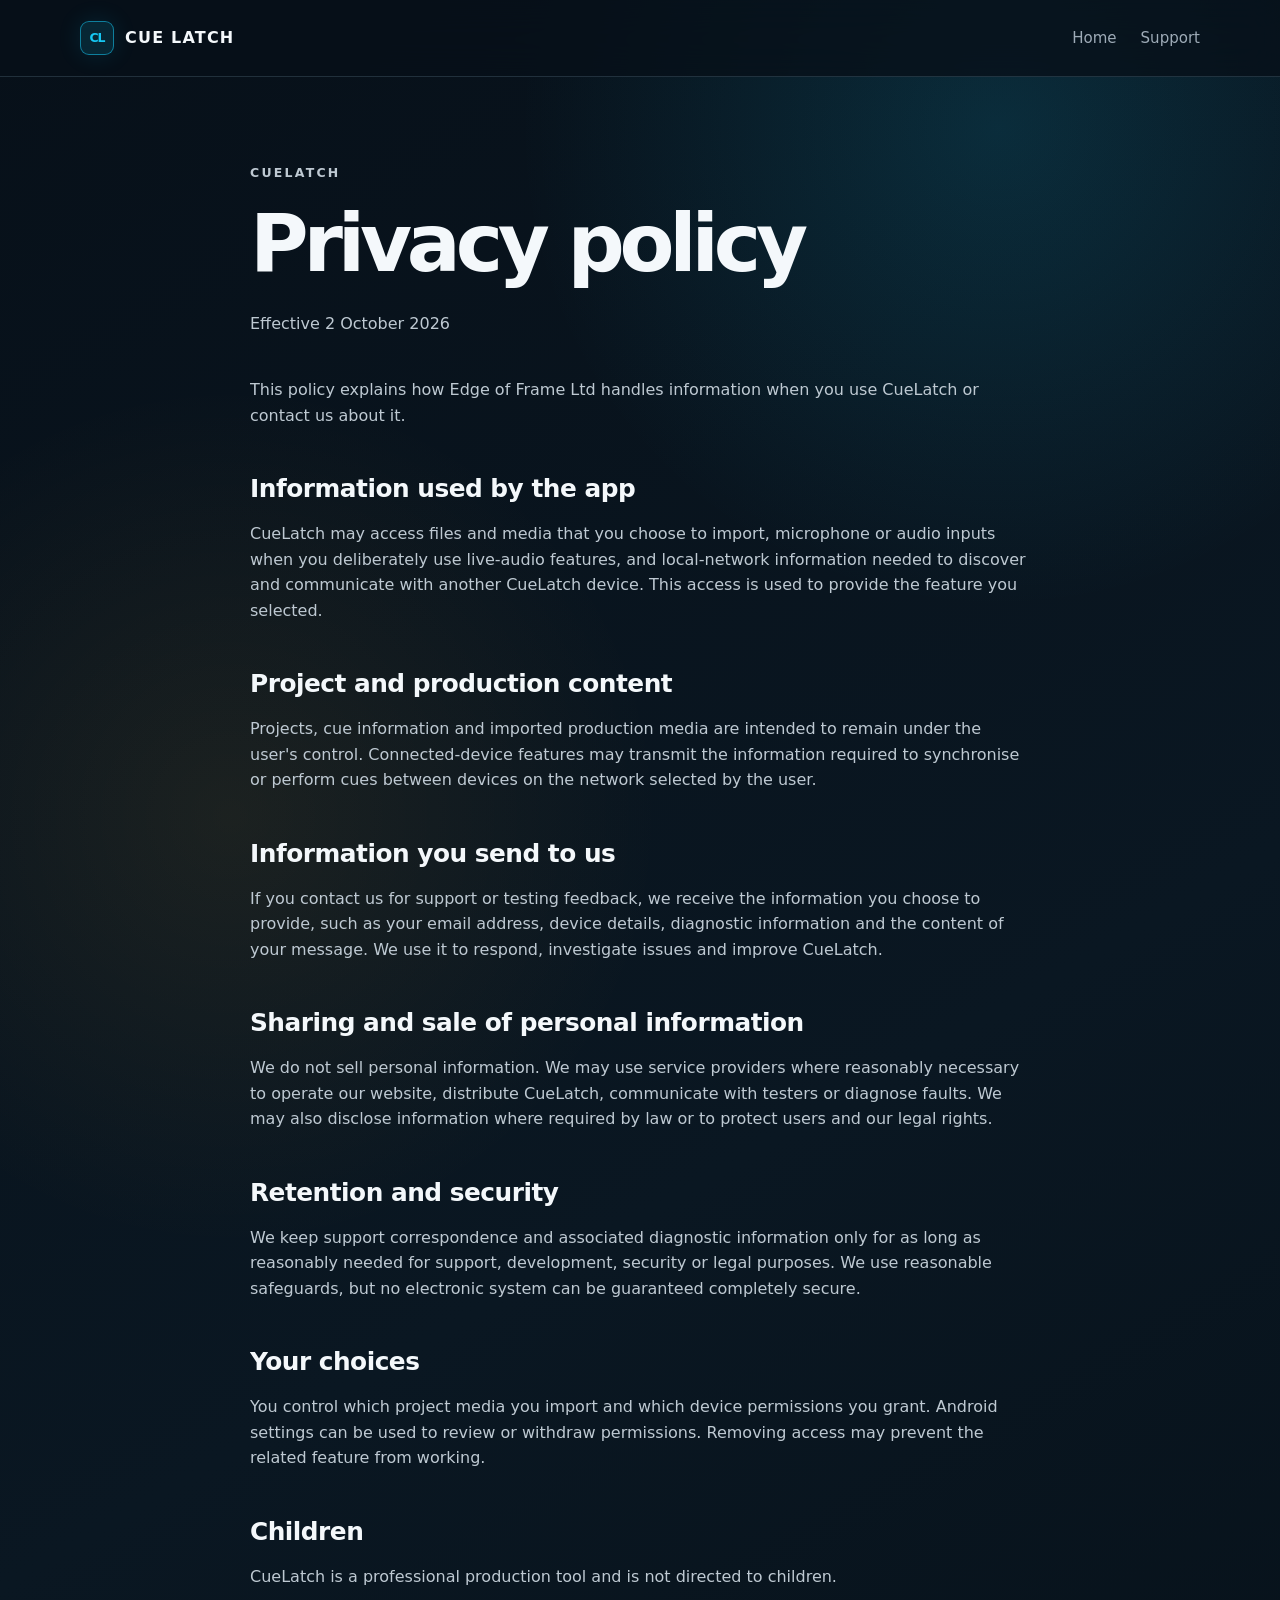
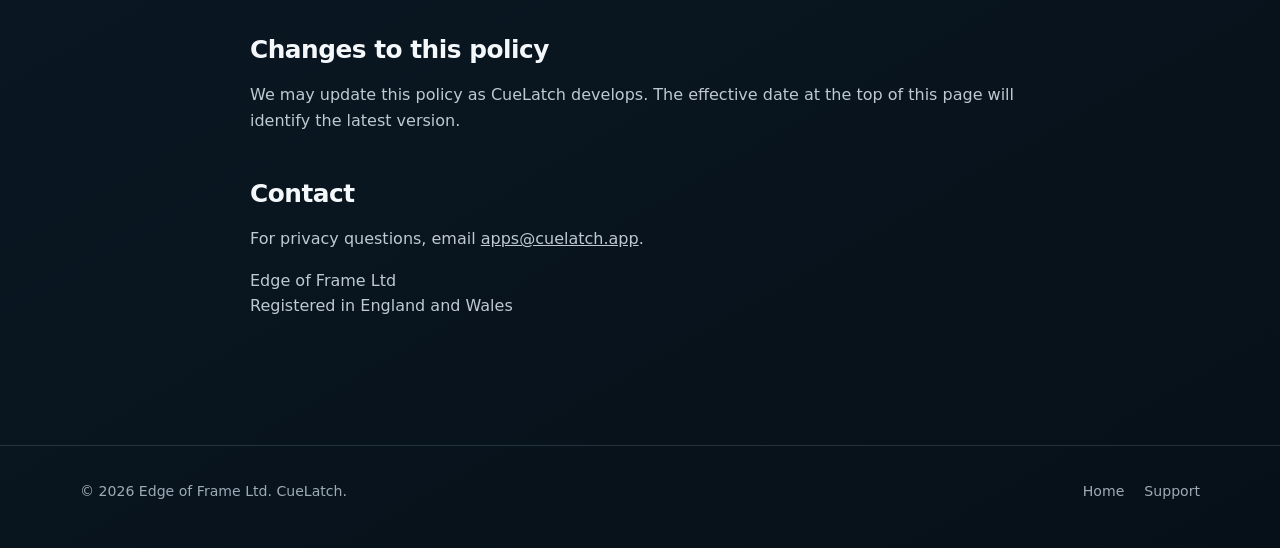
==== privacy.html @ b0bf0c8a "Launch CueLatch website" ====
<!doctype html>
<html lang="en-GB">
<head>
  <meta charset="utf-8">
  <meta name="viewport" content="width=device-width, initial-scale=1">
  <meta name="description" content="CueLatch privacy policy.">
  <title>Privacy — CueLatch</title>
  <link rel="stylesheet" href="styles.css">
</head>
<body>
  <header><nav class="shell" aria-label="Primary navigation"><a class="brand" href="index.html"><span class="brand-mark">CL</span><span>CUE LATCH</span></a><div class="nav-links"><a href="index.html">Home</a><a href="support.html">Support</a></div></nav></header>
  <main class="shell page">
    <p class="eyebrow">CueLatch</p>
    <h1>Privacy policy</h1>
    <p class="meta">Effective 2 October 2026</p>
    <p>This policy explains how Edge of Frame Ltd handles information when you use CueLatch or contact us about it.</p>

    <h2>Information used by the app</h2>
    <p>CueLatch may access files and media that you choose to import, microphone or audio inputs when you deliberately use live-audio features, and local-network information needed to discover and communicate with another CueLatch device. This access is used to provide the feature you selected.</p>

    <h2>Project and production content</h2>
    <p>Projects, cue information and imported production media are intended to remain under the user's control. Connected-device features may transmit the information required to synchronise or perform cues between devices on the network selected by the user.</p>

    <h2>Information you send to us</h2>
    <p>If you contact us for support or testing feedback, we receive the information you choose to provide, such as your email address, device details, diagnostic information and the content of your message. We use it to respond, investigate issues and improve CueLatch.</p>

    <h2>Sharing and sale of personal information</h2>
    <p>We do not sell personal information. We may use service providers where reasonably necessary to operate our website, distribute CueLatch, communicate with testers or diagnose faults. We may also disclose information where required by law or to protect users and our legal rights.</p>

    <h2>Retention and security</h2>
    <p>We keep support correspondence and associated diagnostic information only for as long as reasonably needed for support, development, security or legal purposes. We use reasonable safeguards, but no electronic system can be guaranteed completely secure.</p>

    <h2>Your choices</h2>
    <p>You control which project media you import and which device permissions you grant. Android settings can be used to review or withdraw permissions. Removing access may prevent the related feature from working.</p>

    <h2>Children</h2>
    <p>CueLatch is a professional production tool and is not directed to children.</p>

    <h2>Changes to this policy</h2>
    <p>We may update this policy as CueLatch develops. The effective date at the top of this page will identify the latest version.</p>

    <h2>Contact</h2>
    <p>For privacy questions, email <a href="mailto:apps@cuelatch.app?subject=CueLatch%20privacy">apps@cuelatch.app</a>.</p>
    <p>Edge of Frame Ltd<br>Registered in England and Wales</p>
  </main>
  <footer><div class="shell footer-row"><span>© 2026 Edge of Frame Ltd. CueLatch.</span><div class="footer-links"><a href="index.html">Home</a><a href="support.html">Support</a></div></div></footer>
</body>
</html>
---- styles.css ----
:root {
  color-scheme: dark;
  --ink: #f4f8fb;
  --muted: #9eabb7;
  --panel: rgba(19, 34, 46, 0.82);
  --line: rgba(174, 216, 239, 0.16);
  --cyan: #16c8f4;
  --cyan-soft: rgba(22, 200, 244, 0.13);
  --amber: #ffbd38;
  --page: #071019;
  --page-soft: #0a1722;
}

* { box-sizing: border-box; }

html { scroll-behavior: smooth; }

body {
  margin: 0;
  min-width: 320px;
  background:
    radial-gradient(circle at 78% 6%, rgba(22, 200, 244, 0.14), transparent 30rem),
    radial-gradient(circle at 18% 38%, rgba(255, 189, 56, 0.08), transparent 27rem),
    linear-gradient(150deg, var(--page), var(--page-soft) 55%, #061018);
  color: var(--ink);
  font-family: Inter, ui-sans-serif, system-ui, -apple-system, BlinkMacSystemFont, "Segoe UI", sans-serif;
  line-height: 1.6;
}

a { color: inherit; }

.shell {
  width: min(1120px, calc(100% - 40px));
  margin: 0 auto;
}

header {
  position: sticky;
  top: 0;
  z-index: 10;
  border-bottom: 1px solid var(--line);
  background: rgba(7, 16, 25, 0.78);
  backdrop-filter: blur(18px);
}

nav {
  min-height: 76px;
  display: flex;
  align-items: center;
  justify-content: space-between;
  gap: 24px;
}

.brand {
  display: inline-flex;
  align-items: center;
  gap: 11px;
  text-decoration: none;
  font-weight: 800;
  letter-spacing: 0.075em;
}

.brand-mark {
  display: grid;
  width: 34px;
  height: 34px;
  place-items: center;
  border: 1px solid rgba(22, 200, 244, 0.55);
  border-radius: 9px;
  background: var(--cyan-soft);
  color: var(--cyan);
  font-size: 0.78rem;
  letter-spacing: -0.08em;
  box-shadow: 0 0 24px rgba(22, 200, 244, 0.12);
}

.nav-links { display: flex; align-items: center; gap: 24px; }
.nav-links a { color: var(--muted); text-decoration: none; font-size: 0.94rem; }
.nav-links a:hover, .nav-links a:focus-visible { color: var(--ink); }

main { overflow: hidden; }

.hero {
  min-height: 650px;
  display: grid;
  grid-template-columns: minmax(0, 1.1fr) minmax(300px, 0.9fr);
  align-items: center;
  gap: clamp(42px, 8vw, 110px);
  padding: 92px 0 84px;
}

.eyebrow {
  margin: 0 0 18px;
  color: var(--cyan);
  font-size: 0.78rem;
  font-weight: 800;
  letter-spacing: 0.18em;
  text-transform: uppercase;
}

h1, h2, h3 { margin-top: 0; line-height: 1.08; }
h1 { max-width: 760px; margin-bottom: 24px; font-size: clamp(3rem, 7vw, 6.5rem); letter-spacing: -0.065em; }
h2 { margin-bottom: 18px; font-size: clamp(2rem, 4vw, 3.4rem); letter-spacing: -0.045em; }
h3 { margin-bottom: 10px; font-size: 1.08rem; }

.hero-copy > p:not(.eyebrow) {
  max-width: 640px;
  margin: 0 0 32px;
  color: #c0ccd5;
  font-size: clamp(1.05rem, 2vw, 1.28rem);
}

.button {
  display: inline-flex;
  align-items: center;
  justify-content: center;
  min-height: 48px;
  padding: 0 21px;
  border: 1px solid rgba(22, 200, 244, 0.48);
  border-radius: 999px;
  background: var(--cyan);
  color: #02121b;
  font-weight: 800;
  text-decoration: none;
}

.button:hover, .button:focus-visible { filter: brightness(1.08); }

.device {
  position: relative;
  width: min(100%, 370px);
  aspect-ratio: 0.69;
  justify-self: center;
  padding: 17px;
  border: 1px solid rgba(193, 227, 244, 0.18);
  border-radius: 44px;
  background: linear-gradient(145deg, #263642, #0c151c 60%);
  box-shadow: 0 45px 90px rgba(0, 0, 0, 0.43), 0 0 70px rgba(22, 200, 244, 0.08);
  transform: rotate(4deg);
}

.device::before {
  position: absolute;
  z-index: 2;
  top: 28px;
  left: 50%;
  width: 92px;
  height: 23px;
  border-radius: 99px;
  background: #030608;
  content: "";
  transform: translateX(-50%);
}

.device-screen {
  height: 100%;
  overflow: hidden;
  border-radius: 30px;
  background:
    radial-gradient(circle at 72% 20%, rgba(22, 200, 244, 0.2), transparent 35%),
    linear-gradient(160deg, #102c3d, #08131c 58%, #101b23);
}

.status { display: flex; justify-content: space-between; padding: 20px 21px 0; font-size: 0.72rem; font-weight: 700; }
.notice { margin: 66px 17px 0; padding: 15px 16px; border: 1px solid rgba(255,255,255,.1); border-radius: 18px; background: rgba(238,247,251,.92); color: #13202a; box-shadow: 0 14px 34px rgba(0,0,0,.28); }
.notice strong { display: block; font-size: .9rem; }
.notice span { display: block; color: #455661; font-size: .78rem; }
.apps { position: absolute; right: 40px; bottom: 52px; left: 40px; display: grid; grid-template-columns: repeat(4, 1fr); gap: 15px; }
.app { aspect-ratio: 1; border-radius: 22px; background: linear-gradient(145deg, #1ad0f7, #0789d2); box-shadow: inset 0 1px rgba(255,255,255,.3); }
.app:nth-child(2) { background: linear-gradient(145deg, #ffcd52, #f27931); }
.app:nth-child(3) { background: linear-gradient(145deg, #9f7cff, #6048c8); }
.app:nth-child(4) { background: linear-gradient(145deg, #69da89, #24a865); }

.section { padding: 92px 0; border-top: 1px solid var(--line); }
.section-intro { max-width: 680px; margin-bottom: 38px; color: var(--muted); }
.grid { display: grid; grid-template-columns: repeat(3, 1fr); gap: 18px; }
.card { min-height: 210px; padding: 28px; border: 1px solid var(--line); border-radius: 22px; background: var(--panel); }
.card-number { display: inline-block; margin-bottom: 30px; color: var(--cyan); font-family: ui-monospace, SFMono-Regular, Menlo, monospace; font-size: .78rem; }
.card p { margin: 0; color: var(--muted); }

.contact-panel { display: flex; align-items: center; justify-content: space-between; gap: 30px; padding: clamp(30px, 6vw, 64px); border: 1px solid rgba(22, 200, 244, .25); border-radius: 28px; background: linear-gradient(135deg, rgba(22,200,244,.11), rgba(19,34,46,.75)); }
.contact-panel p { max-width: 620px; margin: 0; color: var(--muted); }

.page { max-width: 780px; padding: 86px 0 110px; }
.page h1 { font-size: clamp(2.7rem, 7vw, 5rem); }
.page h2 { margin-top: 48px; font-size: 1.55rem; letter-spacing: -.02em; }
.page p, .page li { color: #bec9d2; }
.page li + li { margin-top: 8px; }
.meta { margin-bottom: 40px; color: var(--muted); }

footer { padding: 34px 0 46px; border-top: 1px solid var(--line); color: var(--muted); font-size: .88rem; }
.footer-row { display: flex; align-items: center; justify-content: space-between; gap: 24px; }
.footer-links { display: flex; gap: 20px; }
.footer-links a { text-decoration: none; }

@media (max-width: 780px) {
  .shell { width: min(100% - 28px, 1120px); }
  .nav-links a:not(:last-child) { display: none; }
  .hero { grid-template-columns: 1fr; padding-top: 70px; }
  .device { width: min(78vw, 330px); }
  .grid { grid-template-columns: 1fr; }
  .contact-panel, .footer-row { align-items: flex-start; flex-direction: column; }
}

@media (prefers-reduced-motion: reduce) {
  html { scroll-behavior: auto; }
}
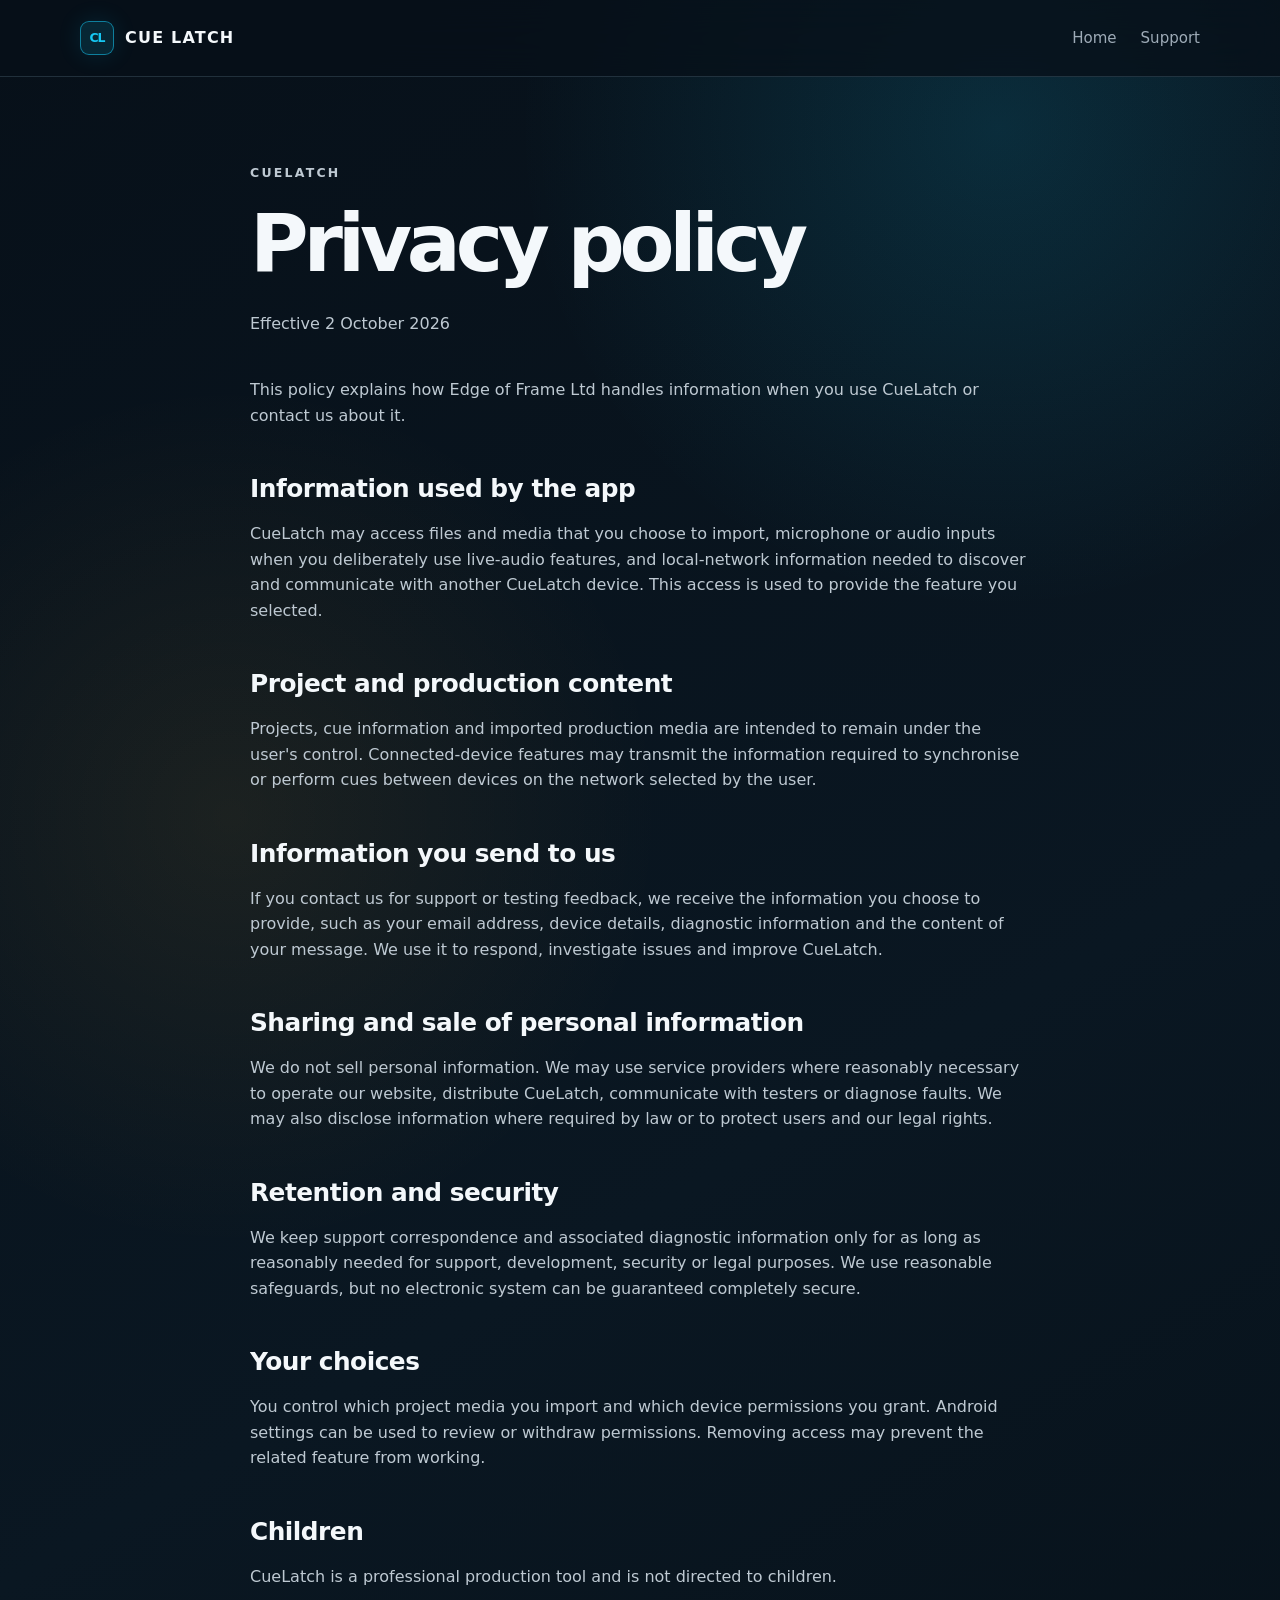
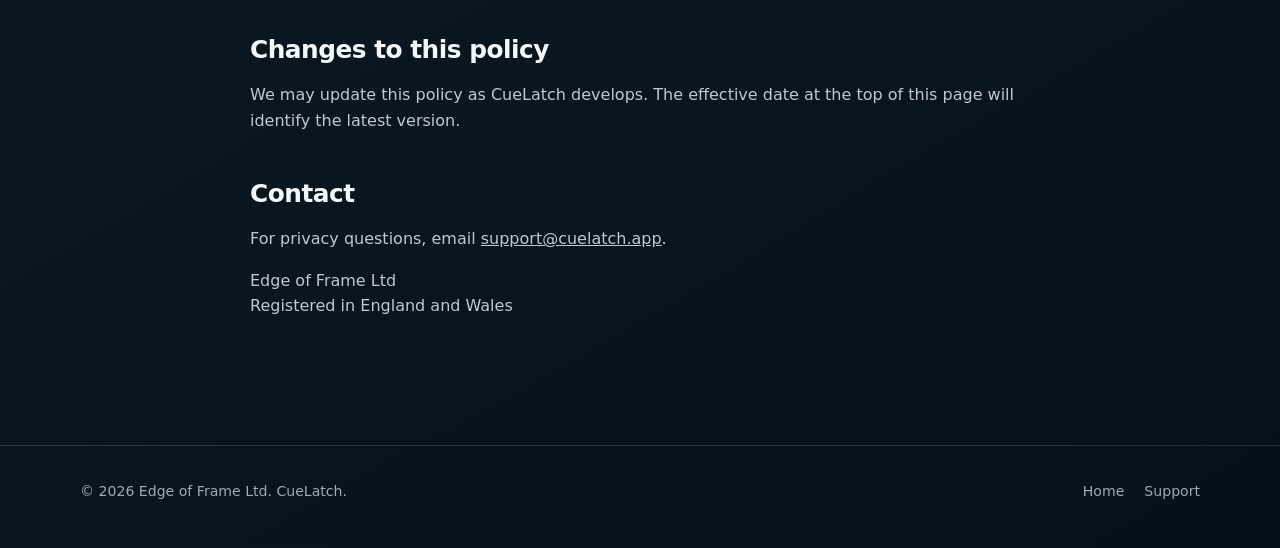
==== commit 6ea76126: "Use public support address" ====
--- a/privacy.html
+++ b/privacy.html
@@ -40,7 +40,7 @@
     <p>We may update this policy as CueLatch develops. The effective date at the top of this page will identify the latest version.</p>
 
     <h2>Contact</h2>
-    <p>For privacy questions, email <a href="mailto:apps@cuelatch.app?subject=CueLatch%20privacy">apps@cuelatch.app</a>.</p>
+    <p>For privacy questions, email <a href="mailto:support@cuelatch.app?subject=CueLatch%20privacy">support@cuelatch.app</a>.</p>
     <p>Edge of Frame Ltd<br>Registered in England and Wales</p>
   </main>
   <footer><div class="shell footer-row"><span>© 2026 Edge of Frame Ltd. CueLatch.</span><div class="footer-links"><a href="index.html">Home</a><a href="support.html">Support</a></div></div></footer>
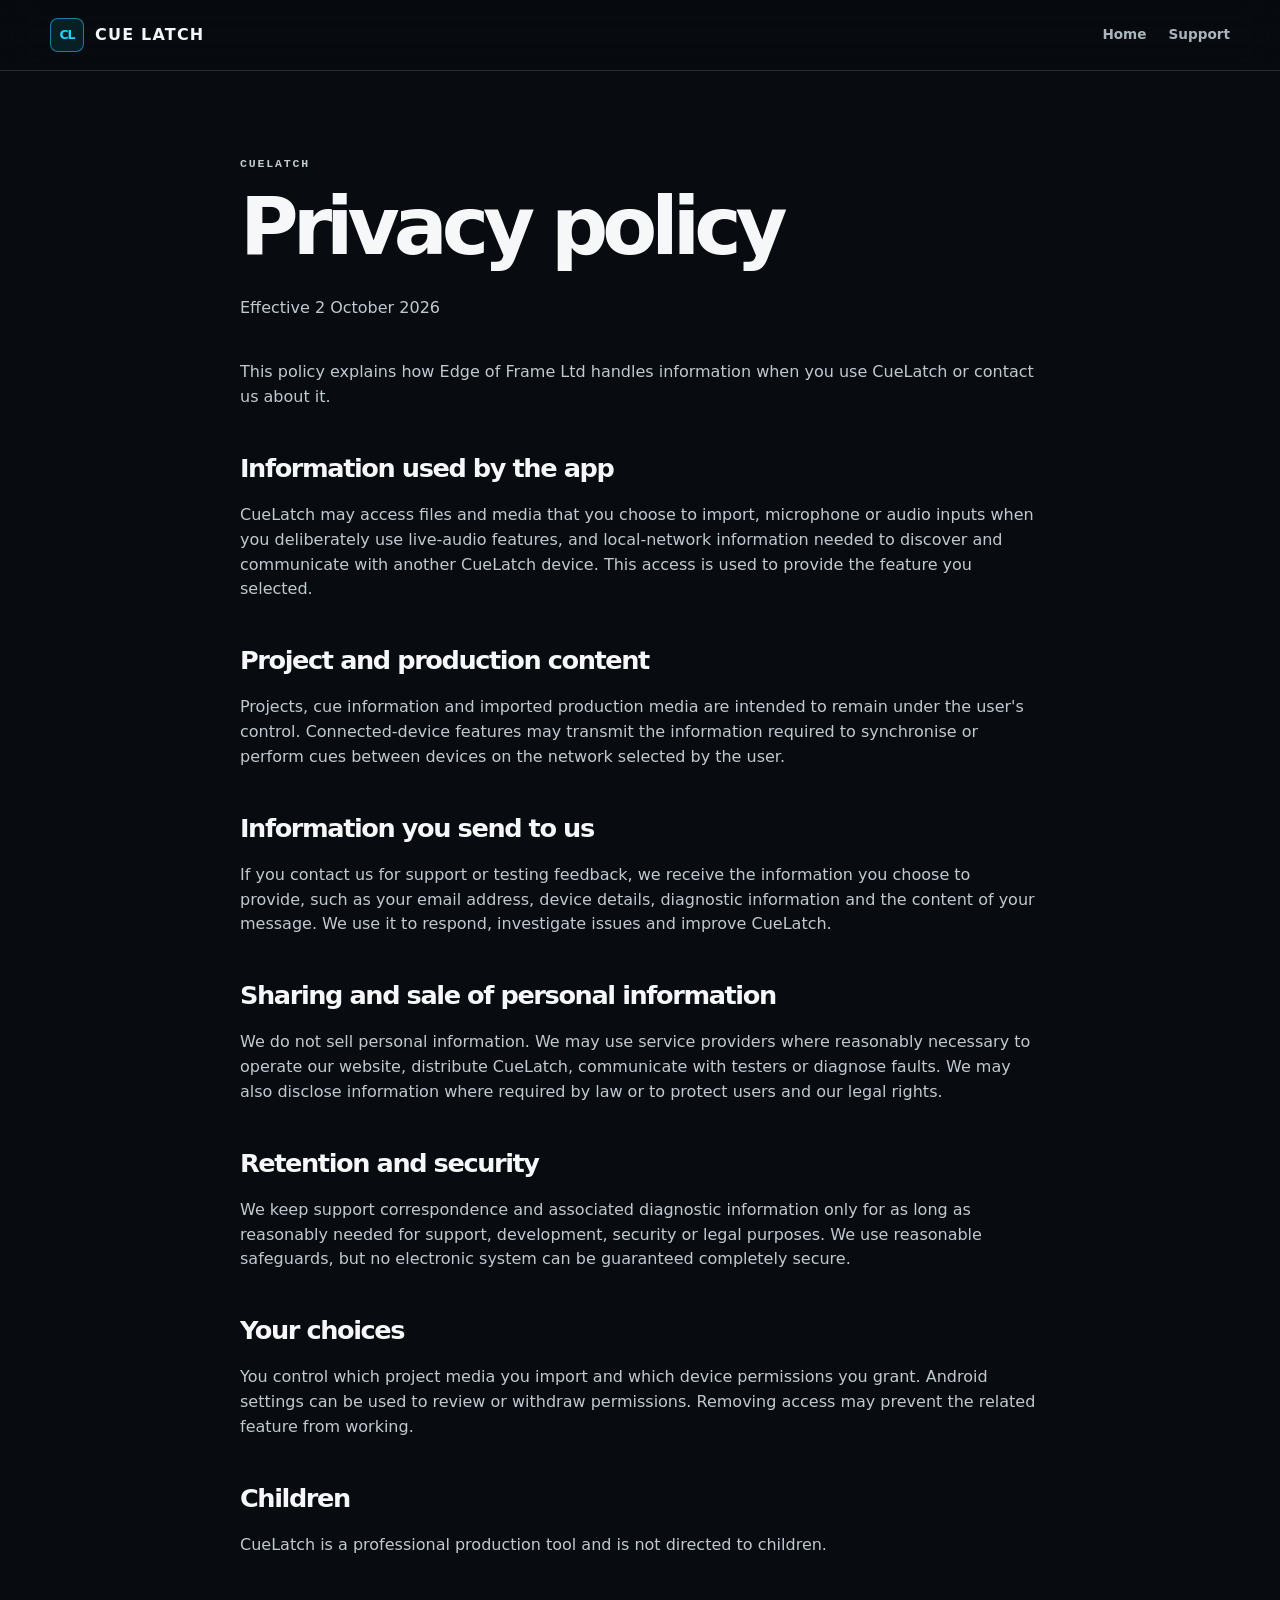
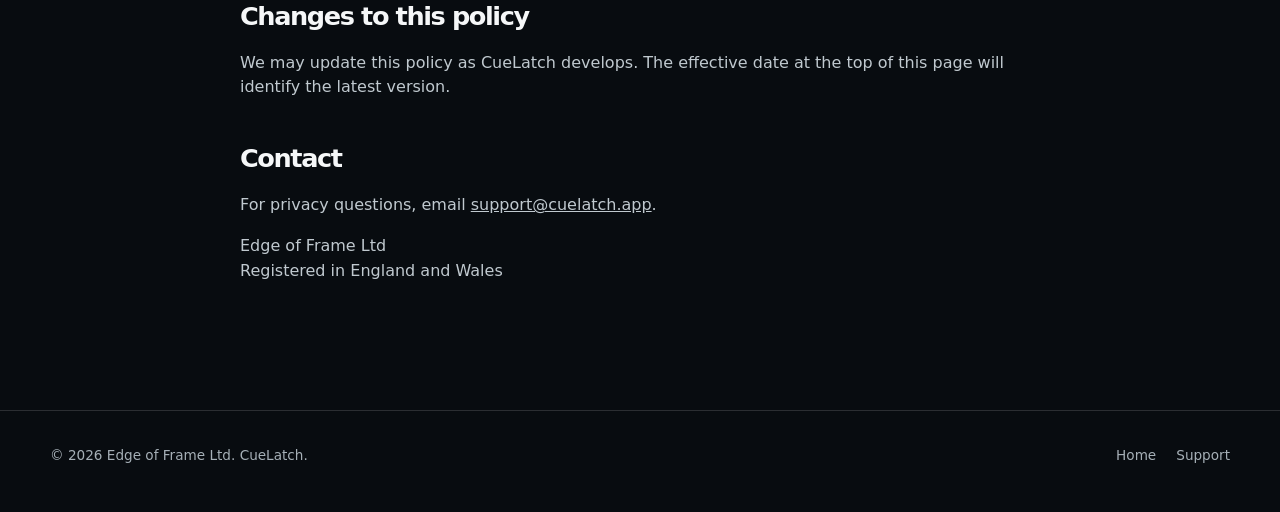
==== commit f96c2711: "Replace private project screenshots" ====
--- a/privacy.html
+++ b/privacy.html
@@ -5,7 +5,7 @@
   <meta name="viewport" content="width=device-width, initial-scale=1">
   <meta name="description" content="CueLatch privacy policy.">
   <title>Privacy — CueLatch</title>
-  <link rel="stylesheet" href="styles.css">
+  <link rel="stylesheet" href="styles.css?v=6">
 </head>
 <body>
   <header><nav class="shell" aria-label="Primary navigation"><a class="brand" href="index.html"><span class="brand-mark">CL</span><span>CUE LATCH</span></a><div class="nav-links"><a href="index.html">Home</a><a href="support.html">Support</a></div></nav></header>
--- a/styles.css
+++ b/styles.css
@@ -1,207 +1,12 @@
-:root {
-  color-scheme: dark;
-  --ink: #f4f8fb;
-  --muted: #9eabb7;
-  --panel: rgba(19, 34, 46, 0.82);
-  --line: rgba(174, 216, 239, 0.16);
-  --cyan: #16c8f4;
-  --cyan-soft: rgba(22, 200, 244, 0.13);
-  --amber: #ffbd38;
-  --page: #071019;
-  --page-soft: #0a1722;
-}
-
-* { box-sizing: border-box; }
-
-html { scroll-behavior: smooth; }
-
-body {
-  margin: 0;
-  min-width: 320px;
-  background:
-    radial-gradient(circle at 78% 6%, rgba(22, 200, 244, 0.14), transparent 30rem),
-    radial-gradient(circle at 18% 38%, rgba(255, 189, 56, 0.08), transparent 27rem),
-    linear-gradient(150deg, var(--page), var(--page-soft) 55%, #061018);
-  color: var(--ink);
-  font-family: Inter, ui-sans-serif, system-ui, -apple-system, BlinkMacSystemFont, "Segoe UI", sans-serif;
-  line-height: 1.6;
-}
-
-a { color: inherit; }
-
-.shell {
-  width: min(1120px, calc(100% - 40px));
-  margin: 0 auto;
-}
-
-header {
-  position: sticky;
-  top: 0;
-  z-index: 10;
-  border-bottom: 1px solid var(--line);
-  background: rgba(7, 16, 25, 0.78);
-  backdrop-filter: blur(18px);
-}
-
-nav {
-  min-height: 76px;
-  display: flex;
-  align-items: center;
-  justify-content: space-between;
-  gap: 24px;
-}
-
-.brand {
-  display: inline-flex;
-  align-items: center;
-  gap: 11px;
-  text-decoration: none;
-  font-weight: 800;
-  letter-spacing: 0.075em;
-}
-
-.brand-mark {
-  display: grid;
-  width: 34px;
-  height: 34px;
-  place-items: center;
-  border: 1px solid rgba(22, 200, 244, 0.55);
-  border-radius: 9px;
-  background: var(--cyan-soft);
-  color: var(--cyan);
-  font-size: 0.78rem;
-  letter-spacing: -0.08em;
-  box-shadow: 0 0 24px rgba(22, 200, 244, 0.12);
-}
-
-.nav-links { display: flex; align-items: center; gap: 24px; }
-.nav-links a { color: var(--muted); text-decoration: none; font-size: 0.94rem; }
-.nav-links a:hover, .nav-links a:focus-visible { color: var(--ink); }
-
-main { overflow: hidden; }
-
-.hero {
-  min-height: 650px;
-  display: grid;
-  grid-template-columns: minmax(0, 1.1fr) minmax(300px, 0.9fr);
-  align-items: center;
-  gap: clamp(42px, 8vw, 110px);
-  padding: 92px 0 84px;
-}
-
-.eyebrow {
-  margin: 0 0 18px;
-  color: var(--cyan);
-  font-size: 0.78rem;
-  font-weight: 800;
-  letter-spacing: 0.18em;
-  text-transform: uppercase;
-}
-
-h1, h2, h3 { margin-top: 0; line-height: 1.08; }
-h1 { max-width: 760px; margin-bottom: 24px; font-size: clamp(3rem, 7vw, 6.5rem); letter-spacing: -0.065em; }
-h2 { margin-bottom: 18px; font-size: clamp(2rem, 4vw, 3.4rem); letter-spacing: -0.045em; }
-h3 { margin-bottom: 10px; font-size: 1.08rem; }
-
-.hero-copy > p:not(.eyebrow) {
-  max-width: 640px;
-  margin: 0 0 32px;
-  color: #c0ccd5;
-  font-size: clamp(1.05rem, 2vw, 1.28rem);
-}
-
-.button {
-  display: inline-flex;
-  align-items: center;
-  justify-content: center;
-  min-height: 48px;
-  padding: 0 21px;
-  border: 1px solid rgba(22, 200, 244, 0.48);
-  border-radius: 999px;
-  background: var(--cyan);
-  color: #02121b;
-  font-weight: 800;
-  text-decoration: none;
-}
-
-.button:hover, .button:focus-visible { filter: brightness(1.08); }
-
-.device {
-  position: relative;
-  width: min(100%, 370px);
-  aspect-ratio: 0.69;
-  justify-self: center;
-  padding: 17px;
-  border: 1px solid rgba(193, 227, 244, 0.18);
-  border-radius: 44px;
-  background: linear-gradient(145deg, #263642, #0c151c 60%);
-  box-shadow: 0 45px 90px rgba(0, 0, 0, 0.43), 0 0 70px rgba(22, 200, 244, 0.08);
-  transform: rotate(4deg);
-}
-
-.device::before {
-  position: absolute;
-  z-index: 2;
-  top: 28px;
-  left: 50%;
-  width: 92px;
-  height: 23px;
-  border-radius: 99px;
-  background: #030608;
-  content: "";
-  transform: translateX(-50%);
-}
-
-.device-screen {
-  height: 100%;
-  overflow: hidden;
-  border-radius: 30px;
-  background:
-    radial-gradient(circle at 72% 20%, rgba(22, 200, 244, 0.2), transparent 35%),
-    linear-gradient(160deg, #102c3d, #08131c 58%, #101b23);
-}
-
-.status { display: flex; justify-content: space-between; padding: 20px 21px 0; font-size: 0.72rem; font-weight: 700; }
-.notice { margin: 66px 17px 0; padding: 15px 16px; border: 1px solid rgba(255,255,255,.1); border-radius: 18px; background: rgba(238,247,251,.92); color: #13202a; box-shadow: 0 14px 34px rgba(0,0,0,.28); }
-.notice strong { display: block; font-size: .9rem; }
-.notice span { display: block; color: #455661; font-size: .78rem; }
-.apps { position: absolute; right: 40px; bottom: 52px; left: 40px; display: grid; grid-template-columns: repeat(4, 1fr); gap: 15px; }
-.app { aspect-ratio: 1; border-radius: 22px; background: linear-gradient(145deg, #1ad0f7, #0789d2); box-shadow: inset 0 1px rgba(255,255,255,.3); }
-.app:nth-child(2) { background: linear-gradient(145deg, #ffcd52, #f27931); }
-.app:nth-child(3) { background: linear-gradient(145deg, #9f7cff, #6048c8); }
-.app:nth-child(4) { background: linear-gradient(145deg, #69da89, #24a865); }
-
-.section { padding: 92px 0; border-top: 1px solid var(--line); }
-.section-intro { max-width: 680px; margin-bottom: 38px; color: var(--muted); }
-.grid { display: grid; grid-template-columns: repeat(3, 1fr); gap: 18px; }
-.card { min-height: 210px; padding: 28px; border: 1px solid var(--line); border-radius: 22px; background: var(--panel); }
-.card-number { display: inline-block; margin-bottom: 30px; color: var(--cyan); font-family: ui-monospace, SFMono-Regular, Menlo, monospace; font-size: .78rem; }
-.card p { margin: 0; color: var(--muted); }
-
-.contact-panel { display: flex; align-items: center; justify-content: space-between; gap: 30px; padding: clamp(30px, 6vw, 64px); border: 1px solid rgba(22, 200, 244, .25); border-radius: 28px; background: linear-gradient(135deg, rgba(22,200,244,.11), rgba(19,34,46,.75)); }
-.contact-panel p { max-width: 620px; margin: 0; color: var(--muted); }
-
-.page { max-width: 780px; padding: 86px 0 110px; }
-.page h1 { font-size: clamp(2.7rem, 7vw, 5rem); }
-.page h2 { margin-top: 48px; font-size: 1.55rem; letter-spacing: -.02em; }
-.page p, .page li { color: #bec9d2; }
-.page li + li { margin-top: 8px; }
-.meta { margin-bottom: 40px; color: var(--muted); }
-
-footer { padding: 34px 0 46px; border-top: 1px solid var(--line); color: var(--muted); font-size: .88rem; }
-.footer-row { display: flex; align-items: center; justify-content: space-between; gap: 24px; }
-.footer-links { display: flex; gap: 20px; }
-.footer-links a { text-decoration: none; }
-
-@media (max-width: 780px) {
-  .shell { width: min(100% - 28px, 1120px); }
-  .nav-links a:not(:last-child) { display: none; }
-  .hero { grid-template-columns: 1fr; padding-top: 70px; }
-  .device { width: min(78vw, 330px); }
-  .grid { grid-template-columns: 1fr; }
-  .contact-panel, .footer-row { align-items: flex-start; flex-direction: column; }
-}
-
-@media (prefers-reduced-motion: reduce) {
-  html { scroll-behavior: auto; }
-}
+:root{color-scheme:dark;--ink:#f5f7f8;--muted:#a6b0b7;--page:#080c10;--line:rgba(255,255,255,.14);--cyan:#20d5f7;--violet:#a684ff}
+*{box-sizing:border-box}html{scroll-behavior:smooth}body{margin:0;min-width:320px;background:var(--page);color:var(--ink);font-family:Inter,ui-sans-serif,system-ui,-apple-system,BlinkMacSystemFont,"Segoe UI",sans-serif;line-height:1.55}a{color:inherit}.shell{width:min(1180px,calc(100% - 48px));margin:0 auto}main{overflow:hidden}
+header{position:sticky;top:0;z-index:30;border-bottom:1px solid var(--line);background:rgba(7,11,15,.88);backdrop-filter:blur(18px)}nav{min-height:70px;display:flex;align-items:center;justify-content:space-between;gap:24px}.brand{display:inline-flex;align-items:center;gap:11px;text-decoration:none;font-weight:900;letter-spacing:.075em}.brand-mark{display:grid;width:34px;height:34px;place-items:center;border:1px solid rgba(32,213,247,.55);border-radius:8px;background:rgba(32,213,247,.1);color:var(--cyan);font-size:.78rem;letter-spacing:-.08em}.nav-links{display:flex;gap:22px}.nav-links a{color:#aab4bb;text-decoration:none;font-size:.85rem;font-weight:700}.nav-links a:hover{color:#fff}
+.eyebrow{margin:0 0 16px;color:var(--cyan);font:900 .72rem ui-monospace,SFMono-Regular,Menlo,monospace;letter-spacing:.16em;text-transform:uppercase}h1,h2{margin-top:0;line-height:1.02}h1{margin-bottom:28px;font-size:clamp(3.8rem,8vw,7.5rem);letter-spacing:-.075em}h1 em{color:var(--violet);font-style:normal}h2{margin-bottom:22px;font-size:clamp(2.5rem,5vw,5rem);letter-spacing:-.055em}.button{display:inline-flex;align-items:center;min-height:50px;padding:0 22px;border:1px solid rgba(32,213,247,.55);border-radius:4px;background:var(--cyan);color:#021116;font-weight:900;text-decoration:none}
+.hero{padding:110px 0 88px;background:radial-gradient(circle at 85% 25%,rgba(166,132,255,.2),transparent 33rem),radial-gradient(circle at 8% 70%,rgba(32,213,247,.12),transparent 30rem),#080d12}.hero-copy>p:not(.eyebrow){max-width:720px;margin:0 0 42px;color:#c4cdd2;font-size:clamp(1.08rem,1.8vw,1.34rem)}.route-cards{display:grid;grid-template-columns:1fr 1fr;gap:16px}.route-card{position:relative;display:grid;grid-template-columns:44px 1fr;padding:24px;border:1px solid var(--line);border-radius:10px;background:rgba(255,255,255,.035);text-decoration:none}.route-card:after{position:absolute;right:0;bottom:0;left:0;height:4px;background:var(--cyan);content:""}.route-props:after{background:var(--violet)}.route-card>span{grid-row:1/3;color:#66737b;font:900 .72rem ui-monospace,monospace}.route-card strong{font-size:1.2rem}.route-card small{max-width:430px;margin-top:5px;color:var(--muted);font-size:.88rem}
+.workflow{padding:105px 0;border-top:1px solid var(--line)}.audio-workflow{background:radial-gradient(circle at 90% 35%,rgba(32,213,247,.2),transparent 35rem),linear-gradient(120deg,#061218,#0b1b23)}.props-workflow{background:radial-gradient(circle at 8% 40%,rgba(166,132,255,.2),transparent 35rem),linear-gradient(120deg,#100b1b,#181026)}.props-workflow .eyebrow{color:var(--violet)}.workflow-heading{max-width:840px;margin-bottom:45px}.workflow-heading>p:not(.eyebrow){max-width:770px;color:#c2cbd0;font-size:1.08rem}.three-stage{display:grid;grid-template-columns:repeat(3,minmax(0,1fr));gap:18px}.stage-card{display:flex;overflow:hidden;min-width:0;margin:0;flex-direction:column;border:1px solid rgba(255,255,255,.2);border-radius:12px;background:#080d12;box-shadow:0 24px 55px rgba(0,0,0,.3)}.stage-card img{display:block;width:100%;aspect-ratio:16/10;object-fit:cover;object-position:center}.stage-card figcaption{display:grid;gap:5px;padding:17px 18px;flex:1}.stage-card figcaption b{color:var(--cyan);font-size:1rem}.props-workflow .stage-card figcaption b{color:var(--violet)}.stage-card figcaption span{color:#aab5bb;font-size:.85rem}.portrait-card img{object-fit:contain;background:#0b1116}.device-stage{background:linear-gradient(145deg,#07141a,#101a21)}.phone-sound{display:flex;min-height:0;aspect-ratio:16/10;align-items:center;justify-content:center;gap:20px}.phone{position:relative;display:flex;width:28%;height:78%;align-items:center;justify-content:center;border:3px solid #dce5e9;border-radius:18px;color:#dce5e9;text-align:center;font:900 clamp(.55rem,1vw,.8rem) ui-monospace,monospace;letter-spacing:.08em}.phone .earpiece{position:absolute;top:8%;width:28%;height:3px;border-radius:3px;background:#dce5e9}.phone .home{position:absolute;bottom:6%;width:9px;height:9px;border:1px solid #dce5e9;border-radius:50%}.wave{display:flex;align-items:center;gap:6px}.wave i{display:block;width:3px;border-radius:3px;background:var(--cyan);box-shadow:0 0 12px rgba(32,213,247,.7)}.wave i:nth-child(1){height:28px}.wave i:nth-child(2){height:48px}.wave i:nth-child(3){height:72px}.wave-left{transform:scaleX(-1)}.plain-features{display:grid;grid-template-columns:repeat(3,1fr);gap:20px;margin-top:28px}.plain-features span{padding-top:15px;border-top:1px solid rgba(255,255,255,.17);color:#aab5bb;font-size:.88rem}.plain-features b{display:block;margin-bottom:4px;color:#fff}
+.on-set{padding:120px 0;background:linear-gradient(135deg,#101419,#080b0e)}.on-set-grid{display:grid;grid-template-columns:minmax(520px,1.35fr) minmax(300px,.65fr);align-items:center;gap:clamp(50px,7vw,95px)}.set-photo{position:relative;margin:0}.set-photo:before{position:absolute;z-index:1;inset:-13px 13px 13px -13px;border:1px solid rgba(32,213,247,.45);content:""}.set-photo img{position:relative;z-index:2;display:block;width:100%}.set-copy p:not(.eyebrow){color:#b8c2c8;font-size:1.04rem}
+.section{padding:90px 0;border-top:1px solid var(--line)}.contact-panel{display:flex;align-items:center;justify-content:space-between;gap:35px;padding:52px;border:1px solid rgba(32,213,247,.3);background:linear-gradient(135deg,rgba(32,213,247,.1),rgba(166,132,255,.08))}.contact-panel h2{font-size:clamp(2rem,4vw,3.4rem)}.contact-panel p{max-width:670px;margin:0;color:var(--muted)}
+.page{max-width:800px;padding:86px 0 110px}.page h1{font-size:clamp(2.8rem,7vw,5rem)}.page h2{margin-top:45px;font-size:1.6rem}.page p,.page li{color:#c0c9cf}.meta{margin-bottom:40px;color:var(--muted)}footer{padding:34px 0 45px;border-top:1px solid var(--line);color:var(--muted);font-size:.85rem}.footer-row{display:flex;justify-content:space-between;gap:24px}.footer-links{display:flex;gap:20px}.footer-links a{text-decoration:none}
+@media(max-width:900px){.shell{width:min(100% - 30px,1180px)}.three-stage{grid-template-columns:1fr 1fr}.device-stage{grid-column:1/-1}.phone-sound{max-height:390px}.on-set-grid{grid-template-columns:1fr}.workflow{padding:78px 0}.plain-features{grid-template-columns:1fr}.nav-links a:nth-child(-n+3){display:none}}
+@media(max-width:650px){h1{font-size:3.65rem}.route-cards,.three-stage{grid-template-columns:1fr}.device-stage{grid-column:auto}.stage-card img{aspect-ratio:16/11}.plain-features{gap:10px}.contact-panel,.footer-row{align-items:flex-start;flex-direction:column}.on-set{padding:80px 0}}
+@media(prefers-reduced-motion:reduce){html{scroll-behavior:auto}}
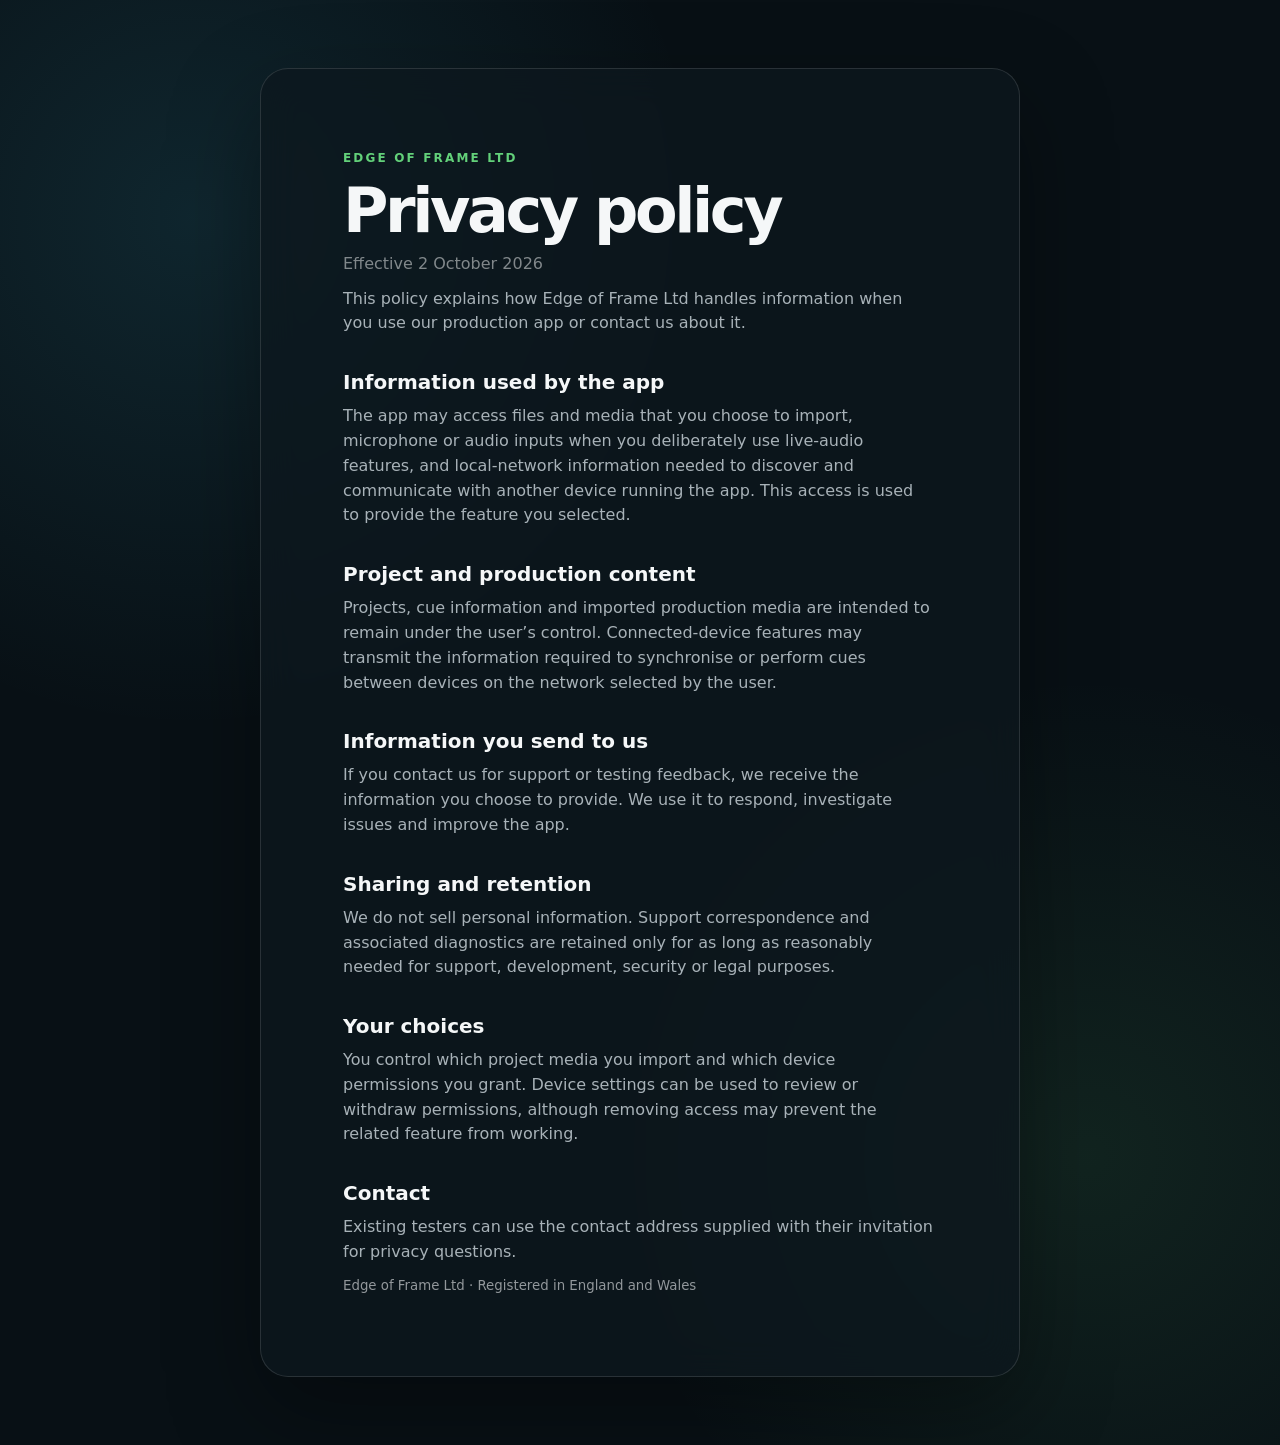
==== commit 831b958a: "Replace branded site with holding page" ====
--- a/privacy.html
+++ b/privacy.html
@@ -3,46 +3,29 @@
 <head>
   <meta charset="utf-8">
   <meta name="viewport" content="width=device-width, initial-scale=1">
-  <meta name="description" content="CueLatch privacy policy.">
-  <title>Privacy — CueLatch</title>
-  <link rel="stylesheet" href="styles.css?v=6">
+  <meta name="robots" content="noindex, nofollow">
+  <title>Privacy — Edge of Frame Ltd</title>
+  <link rel="stylesheet" href="styles.css?v=9">
 </head>
 <body>
-  <header><nav class="shell" aria-label="Primary navigation"><a class="brand" href="index.html"><span class="brand-mark">CL</span><span>CUE LATCH</span></a><div class="nav-links"><a href="index.html">Home</a><a href="support.html">Support</a></div></nav></header>
-  <main class="shell page">
-    <p class="eyebrow">CueLatch</p>
+  <main class="placeholder"><section class="placeholder-card policy">
+    <p class="eyebrow">Edge of Frame Ltd</p>
     <h1>Privacy policy</h1>
     <p class="meta">Effective 2 October 2026</p>
-    <p>This policy explains how Edge of Frame Ltd handles information when you use CueLatch or contact us about it.</p>
-
+    <p>This policy explains how Edge of Frame Ltd handles information when you use our production app or contact us about it.</p>
     <h2>Information used by the app</h2>
-    <p>CueLatch may access files and media that you choose to import, microphone or audio inputs when you deliberately use live-audio features, and local-network information needed to discover and communicate with another CueLatch device. This access is used to provide the feature you selected.</p>
-
+    <p>The app may access files and media that you choose to import, microphone or audio inputs when you deliberately use live-audio features, and local-network information needed to discover and communicate with another device running the app. This access is used to provide the feature you selected.</p>
     <h2>Project and production content</h2>
-    <p>Projects, cue information and imported production media are intended to remain under the user's control. Connected-device features may transmit the information required to synchronise or perform cues between devices on the network selected by the user.</p>
-
+    <p>Projects, cue information and imported production media are intended to remain under the user’s control. Connected-device features may transmit the information required to synchronise or perform cues between devices on the network selected by the user.</p>
     <h2>Information you send to us</h2>
-    <p>If you contact us for support or testing feedback, we receive the information you choose to provide, such as your email address, device details, diagnostic information and the content of your message. We use it to respond, investigate issues and improve CueLatch.</p>
-
-    <h2>Sharing and sale of personal information</h2>
-    <p>We do not sell personal information. We may use service providers where reasonably necessary to operate our website, distribute CueLatch, communicate with testers or diagnose faults. We may also disclose information where required by law or to protect users and our legal rights.</p>
-
-    <h2>Retention and security</h2>
-    <p>We keep support correspondence and associated diagnostic information only for as long as reasonably needed for support, development, security or legal purposes. We use reasonable safeguards, but no electronic system can be guaranteed completely secure.</p>
-
+    <p>If you contact us for support or testing feedback, we receive the information you choose to provide. We use it to respond, investigate issues and improve the app.</p>
+    <h2>Sharing and retention</h2>
+    <p>We do not sell personal information. Support correspondence and associated diagnostics are retained only for as long as reasonably needed for support, development, security or legal purposes.</p>
     <h2>Your choices</h2>
-    <p>You control which project media you import and which device permissions you grant. Android settings can be used to review or withdraw permissions. Removing access may prevent the related feature from working.</p>
-
-    <h2>Children</h2>
-    <p>CueLatch is a professional production tool and is not directed to children.</p>
-
-    <h2>Changes to this policy</h2>
-    <p>We may update this policy as CueLatch develops. The effective date at the top of this page will identify the latest version.</p>
-
+    <p>You control which project media you import and which device permissions you grant. Device settings can be used to review or withdraw permissions, although removing access may prevent the related feature from working.</p>
     <h2>Contact</h2>
-    <p>For privacy questions, email <a href="mailto:support@cuelatch.app?subject=CueLatch%20privacy">support@cuelatch.app</a>.</p>
-    <p>Edge of Frame Ltd<br>Registered in England and Wales</p>
-  </main>
-  <footer><div class="shell footer-row"><span>© 2026 Edge of Frame Ltd. CueLatch.</span><div class="footer-links"><a href="index.html">Home</a><a href="support.html">Support</a></div></div></footer>
+    <p>Existing testers can use the contact address supplied with their invitation for privacy questions.</p>
+    <small>Edge of Frame Ltd · Registered in England and Wales</small>
+  </section></main>
 </body>
 </html>
--- a/styles.css
+++ b/styles.css
@@ -1,12 +1,100 @@
-:root{color-scheme:dark;--ink:#f5f7f8;--muted:#a6b0b7;--page:#080c10;--line:rgba(255,255,255,.14);--cyan:#20d5f7;--violet:#a684ff}
-*{box-sizing:border-box}html{scroll-behavior:smooth}body{margin:0;min-width:320px;background:var(--page);color:var(--ink);font-family:Inter,ui-sans-serif,system-ui,-apple-system,BlinkMacSystemFont,"Segoe UI",sans-serif;line-height:1.55}a{color:inherit}.shell{width:min(1180px,calc(100% - 48px));margin:0 auto}main{overflow:hidden}
-header{position:sticky;top:0;z-index:30;border-bottom:1px solid var(--line);background:rgba(7,11,15,.88);backdrop-filter:blur(18px)}nav{min-height:70px;display:flex;align-items:center;justify-content:space-between;gap:24px}.brand{display:inline-flex;align-items:center;gap:11px;text-decoration:none;font-weight:900;letter-spacing:.075em}.brand-mark{display:grid;width:34px;height:34px;place-items:center;border:1px solid rgba(32,213,247,.55);border-radius:8px;background:rgba(32,213,247,.1);color:var(--cyan);font-size:.78rem;letter-spacing:-.08em}.nav-links{display:flex;gap:22px}.nav-links a{color:#aab4bb;text-decoration:none;font-size:.85rem;font-weight:700}.nav-links a:hover{color:#fff}
-.eyebrow{margin:0 0 16px;color:var(--cyan);font:900 .72rem ui-monospace,SFMono-Regular,Menlo,monospace;letter-spacing:.16em;text-transform:uppercase}h1,h2{margin-top:0;line-height:1.02}h1{margin-bottom:28px;font-size:clamp(3.8rem,8vw,7.5rem);letter-spacing:-.075em}h1 em{color:var(--violet);font-style:normal}h2{margin-bottom:22px;font-size:clamp(2.5rem,5vw,5rem);letter-spacing:-.055em}.button{display:inline-flex;align-items:center;min-height:50px;padding:0 22px;border:1px solid rgba(32,213,247,.55);border-radius:4px;background:var(--cyan);color:#021116;font-weight:900;text-decoration:none}
-.hero{padding:110px 0 88px;background:radial-gradient(circle at 85% 25%,rgba(166,132,255,.2),transparent 33rem),radial-gradient(circle at 8% 70%,rgba(32,213,247,.12),transparent 30rem),#080d12}.hero-copy>p:not(.eyebrow){max-width:720px;margin:0 0 42px;color:#c4cdd2;font-size:clamp(1.08rem,1.8vw,1.34rem)}.route-cards{display:grid;grid-template-columns:1fr 1fr;gap:16px}.route-card{position:relative;display:grid;grid-template-columns:44px 1fr;padding:24px;border:1px solid var(--line);border-radius:10px;background:rgba(255,255,255,.035);text-decoration:none}.route-card:after{position:absolute;right:0;bottom:0;left:0;height:4px;background:var(--cyan);content:""}.route-props:after{background:var(--violet)}.route-card>span{grid-row:1/3;color:#66737b;font:900 .72rem ui-monospace,monospace}.route-card strong{font-size:1.2rem}.route-card small{max-width:430px;margin-top:5px;color:var(--muted);font-size:.88rem}
-.workflow{padding:105px 0;border-top:1px solid var(--line)}.audio-workflow{background:radial-gradient(circle at 90% 35%,rgba(32,213,247,.2),transparent 35rem),linear-gradient(120deg,#061218,#0b1b23)}.props-workflow{background:radial-gradient(circle at 8% 40%,rgba(166,132,255,.2),transparent 35rem),linear-gradient(120deg,#100b1b,#181026)}.props-workflow .eyebrow{color:var(--violet)}.workflow-heading{max-width:840px;margin-bottom:45px}.workflow-heading>p:not(.eyebrow){max-width:770px;color:#c2cbd0;font-size:1.08rem}.three-stage{display:grid;grid-template-columns:repeat(3,minmax(0,1fr));gap:18px}.stage-card{display:flex;overflow:hidden;min-width:0;margin:0;flex-direction:column;border:1px solid rgba(255,255,255,.2);border-radius:12px;background:#080d12;box-shadow:0 24px 55px rgba(0,0,0,.3)}.stage-card img{display:block;width:100%;aspect-ratio:16/10;object-fit:cover;object-position:center}.stage-card figcaption{display:grid;gap:5px;padding:17px 18px;flex:1}.stage-card figcaption b{color:var(--cyan);font-size:1rem}.props-workflow .stage-card figcaption b{color:var(--violet)}.stage-card figcaption span{color:#aab5bb;font-size:.85rem}.portrait-card img{object-fit:contain;background:#0b1116}.device-stage{background:linear-gradient(145deg,#07141a,#101a21)}.phone-sound{display:flex;min-height:0;aspect-ratio:16/10;align-items:center;justify-content:center;gap:20px}.phone{position:relative;display:flex;width:28%;height:78%;align-items:center;justify-content:center;border:3px solid #dce5e9;border-radius:18px;color:#dce5e9;text-align:center;font:900 clamp(.55rem,1vw,.8rem) ui-monospace,monospace;letter-spacing:.08em}.phone .earpiece{position:absolute;top:8%;width:28%;height:3px;border-radius:3px;background:#dce5e9}.phone .home{position:absolute;bottom:6%;width:9px;height:9px;border:1px solid #dce5e9;border-radius:50%}.wave{display:flex;align-items:center;gap:6px}.wave i{display:block;width:3px;border-radius:3px;background:var(--cyan);box-shadow:0 0 12px rgba(32,213,247,.7)}.wave i:nth-child(1){height:28px}.wave i:nth-child(2){height:48px}.wave i:nth-child(3){height:72px}.wave-left{transform:scaleX(-1)}.plain-features{display:grid;grid-template-columns:repeat(3,1fr);gap:20px;margin-top:28px}.plain-features span{padding-top:15px;border-top:1px solid rgba(255,255,255,.17);color:#aab5bb;font-size:.88rem}.plain-features b{display:block;margin-bottom:4px;color:#fff}
-.on-set{padding:120px 0;background:linear-gradient(135deg,#101419,#080b0e)}.on-set-grid{display:grid;grid-template-columns:minmax(520px,1.35fr) minmax(300px,.65fr);align-items:center;gap:clamp(50px,7vw,95px)}.set-photo{position:relative;margin:0}.set-photo:before{position:absolute;z-index:1;inset:-13px 13px 13px -13px;border:1px solid rgba(32,213,247,.45);content:""}.set-photo img{position:relative;z-index:2;display:block;width:100%}.set-copy p:not(.eyebrow){color:#b8c2c8;font-size:1.04rem}
-.section{padding:90px 0;border-top:1px solid var(--line)}.contact-panel{display:flex;align-items:center;justify-content:space-between;gap:35px;padding:52px;border:1px solid rgba(32,213,247,.3);background:linear-gradient(135deg,rgba(32,213,247,.1),rgba(166,132,255,.08))}.contact-panel h2{font-size:clamp(2rem,4vw,3.4rem)}.contact-panel p{max-width:670px;margin:0;color:var(--muted)}
-.page{max-width:800px;padding:86px 0 110px}.page h1{font-size:clamp(2.8rem,7vw,5rem)}.page h2{margin-top:45px;font-size:1.6rem}.page p,.page li{color:#c0c9cf}.meta{margin-bottom:40px;color:var(--muted)}footer{padding:34px 0 45px;border-top:1px solid var(--line);color:var(--muted);font-size:.85rem}.footer-row{display:flex;justify-content:space-between;gap:24px}.footer-links{display:flex;gap:20px}.footer-links a{text-decoration:none}
-@media(max-width:900px){.shell{width:min(100% - 30px,1180px)}.three-stage{grid-template-columns:1fr 1fr}.device-stage{grid-column:1/-1}.phone-sound{max-height:390px}.on-set-grid{grid-template-columns:1fr}.workflow{padding:78px 0}.plain-features{grid-template-columns:1fr}.nav-links a:nth-child(-n+3){display:none}}
-@media(max-width:650px){h1{font-size:3.65rem}.route-cards,.three-stage{grid-template-columns:1fr}.device-stage{grid-column:auto}.stage-card img{aspect-ratio:16/11}.plain-features{gap:10px}.contact-panel,.footer-row{align-items:flex-start;flex-direction:column}.on-set{padding:80px 0}}
-@media(prefers-reduced-motion:reduce){html{scroll-behavior:auto}}
+:root {
+  color-scheme: dark;
+  --ink: #f5f7f8;
+  --muted: #a8b2b8;
+  --line: rgba(255, 255, 255, .12);
+  --green: #63d17a;
+  --cyan: #46c8e8;
+}
+
+* { box-sizing: border-box; }
+html, body { min-height: 100%; }
+
+body {
+  margin: 0;
+  background:
+    radial-gradient(circle at 15% 15%, rgba(70, 200, 232, .12), transparent 32rem),
+    radial-gradient(circle at 85% 80%, rgba(99, 209, 122, .10), transparent 30rem),
+    #081015;
+  color: var(--ink);
+  font-family: Inter, ui-sans-serif, system-ui, -apple-system, BlinkMacSystemFont, "Segoe UI", sans-serif;
+}
+
+.placeholder {
+  min-height: 100vh;
+  display: grid;
+  place-items: center;
+  padding: 28px;
+}
+
+.placeholder-card {
+  width: min(760px, 100%);
+  padding: clamp(36px, 8vw, 82px);
+  border: 1px solid var(--line);
+  border-radius: 28px;
+  background: rgba(13, 24, 30, .78);
+  box-shadow: 0 34px 90px rgba(0, 0, 0, .35);
+  backdrop-filter: blur(18px);
+}
+
+.signal {
+  width: 86px;
+  height: 44px;
+  display: flex;
+  align-items: center;
+  justify-content: center;
+  gap: 7px;
+  margin-bottom: 46px;
+  border: 1px solid rgba(70, 200, 232, .55);
+  border-radius: 999px;
+}
+
+.signal span {
+  display: block;
+  width: 6px;
+  border-radius: 999px;
+  background: var(--cyan);
+}
+
+.signal span:nth-child(1), .signal span:nth-child(3) { height: 14px; }
+.signal span:nth-child(2) { height: 25px; background: var(--green); }
+
+.eyebrow {
+  margin: 0 0 16px;
+  color: var(--green);
+  font-size: 12px;
+  font-weight: 800;
+  letter-spacing: .18em;
+  text-transform: uppercase;
+}
+
+h1 {
+  max-width: 620px;
+  margin: 0;
+  font-size: clamp(42px, 8vw, 82px);
+  line-height: .98;
+  letter-spacing: -.055em;
+}
+
+p:not(.eyebrow) {
+  max-width: 590px;
+  margin: 28px 0 52px;
+  color: var(--muted);
+  font-size: clamp(17px, 2.3vw, 22px);
+  line-height: 1.55;
+}
+
+small { color: rgba(245, 247, 248, .58); }
+small a { color: var(--cyan); }
+
+.policy { margin: 40px 0; }
+.policy h1 { font-size: clamp(38px, 6vw, 62px); }
+.policy h2 { margin: 34px 0 8px; font-size: 20px; }
+.policy p:not(.eyebrow) { margin: 10px 0; font-size: 16px; }
+.policy .meta { color: rgba(245, 247, 248, .5); }
+
+@media (max-width: 560px) {
+  .placeholder { padding: 14px; }
+  .placeholder-card { border-radius: 20px; }
+  .signal { margin-bottom: 34px; }
+}
